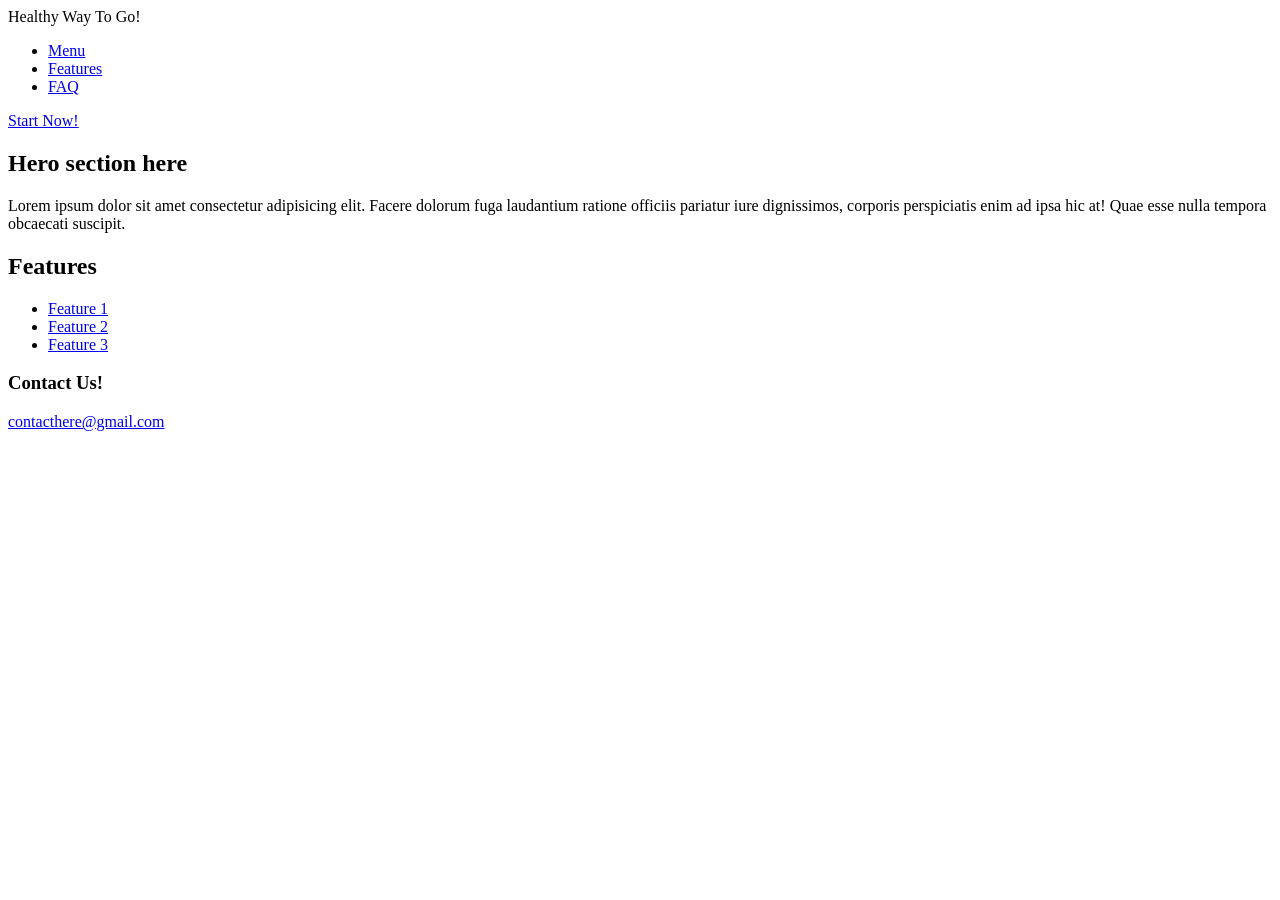
==== index.html @ d8cb967e "Base file" ====
<!DOCTYPE html>
<html lang="en">
<head>
  <meta charset="UTF-8">
  <meta name="viewport" content="width=device-width, initial-scale=1.0">
  <link rel="stylesheet" href="style.css">
  <title>Healthy Way To Go!</title>
</head>
<body>
  <header>
    <div class="logo">Healthy Way To Go!</div>
    <nav>
      <ul>
        <li><a href="unknown">Menu</a></li>
        <li><a href="unknown">Features</a></li>
        <li><a href="unknown">FAQ</a></li>
      </ul>
    </nav>
    <a href="cta" class="btn">Start Now!</a>
  </header>
  <main>
    <section>
      <h1 class="hero">Hero section here</h1>
      <p>Lorem ipsum dolor sit amet consectetur adipisicing elit. Facere dolorum fuga laudantium ratione officiis pariatur iure dignissimos, corporis perspiciatis enim ad ipsa hic at! Quae esse nulla tempora obcaecati suscipit.</p>
    </section>
    <section>
      <h2 class="hero">Features</h2>
      <nav>
        <ul>
          <li><a href="unknown">Feature 1</a></li>
          <li><a href="unknown">Feature 2</a></li>
          <li><a href="unknown">Feature 3</a></li>
        </ul>
      </nav>
    </section>
  </main>
  <footer>
    <h3 class="hero">Contact Us!</h3>
    <a href="contactemail">contacthere@gmail.com</a>
  </footer>
</body>
</html>
---- style.css ----
.box {
    background-color: blue;
    height: 100px;
    width: 100px;
    border: 5px solid black;
}

.container {
    display: flex;
    height: 100vh;
    align-items: center;
    justify-content: center;
}
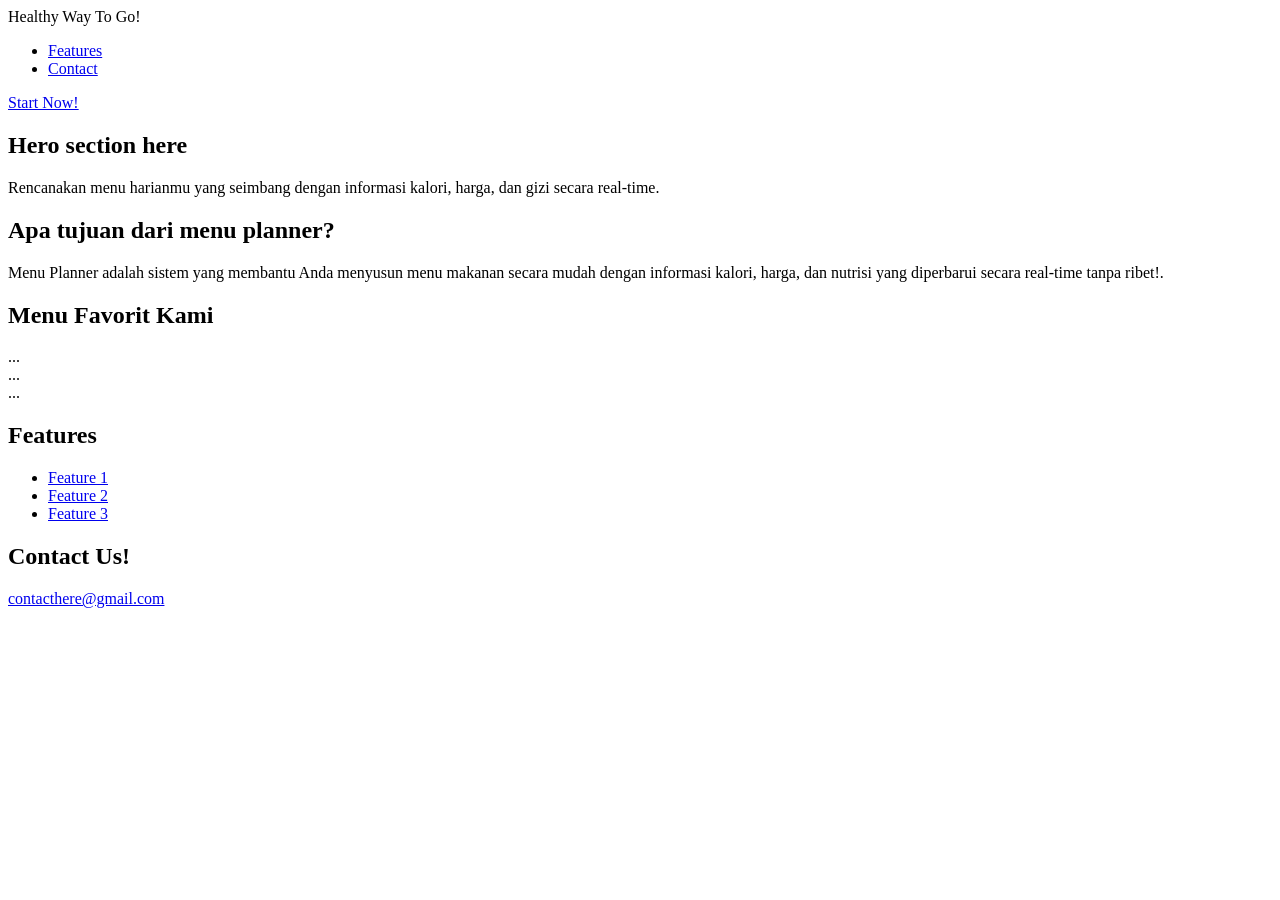
==== commit 852f1a9a: "update" ====
--- a/index.html
+++ b/index.html
@@ -11,20 +11,34 @@
     <div class="logo">Healthy Way To Go!</div>
     <nav>
       <ul>
-        <li><a href="unknown">Menu</a></li>
-        <li><a href="unknown">Features</a></li>
-        <li><a href="unknown">FAQ</a></li>
+        <li><a href="#fitur">Features</a></li>
+        <li><a href="#contact">Contact</a></li>
       </ul>
     </nav>
-    <a href="cta" class="btn">Start Now!</a>
+    <a href="planner.html" class="btn">Start Now!</a>
   </header>
   <main>
+    <section id="hero">
+      <h1>Hero section here</h1>
+      <p>Rencanakan menu harianmu yang seimbang dengan informasi kalori, harga, dan gizi secara real-time.</p>
+    </section>
+
     <section>
-      <h1 class="hero">Hero section here</h1>
-      <p>Lorem ipsum dolor sit amet consectetur adipisicing elit. Facere dolorum fuga laudantium ratione officiis pariatur iure dignissimos, corporis perspiciatis enim ad ipsa hic at! Quae esse nulla tempora obcaecati suscipit.</p>
+      <h2>Apa tujuan dari menu planner?</h2>
+      <p>Menu Planner adalah sistem yang membantu Anda menyusun menu makanan secara mudah dengan informasi kalori, harga, dan nutrisi yang diperbarui secara real-time tanpa ribet!.</p>
     </section>
+    
+    <section id="menu-favorit">
+      <h2>Menu Favorit Kami</h2>
+      <div class="menu-grid">
+        <div class="menu-card">...</div>
+        <div class="menu-card">...</div>
+        <div class="menu-card">...</div>
+      </div>
+    </section>
+
     <section>
-      <h2 class="hero">Features</h2>
+      <h2 id="feature">Features</h2>
       <nav>
         <ul>
           <li><a href="unknown">Feature 1</a></li>
@@ -34,9 +48,11 @@
       </nav>
     </section>
   </main>
-  <footer>
-    <h3 class="hero">Contact Us!</h3>
+
+  <footer id="contact">
+    <h2 class="hero">Contact Us!</h2>
     <a href="contactemail">contacthere@gmail.com</a>
   </footer>
+
 </body>
 </html>
--- a/style.css
+++ b/style.css
@@ -1,13 +1,3 @@
-.box {
-    background-color: blue;
-    height: 100px;
-    width: 100px;
-    border: 5px solid black;
-}
-
-.container {
-    display: flex;
-    height: 100vh;
-    align-items: center;
-    justify-content: center;
+.fitur-card {
+    
 }
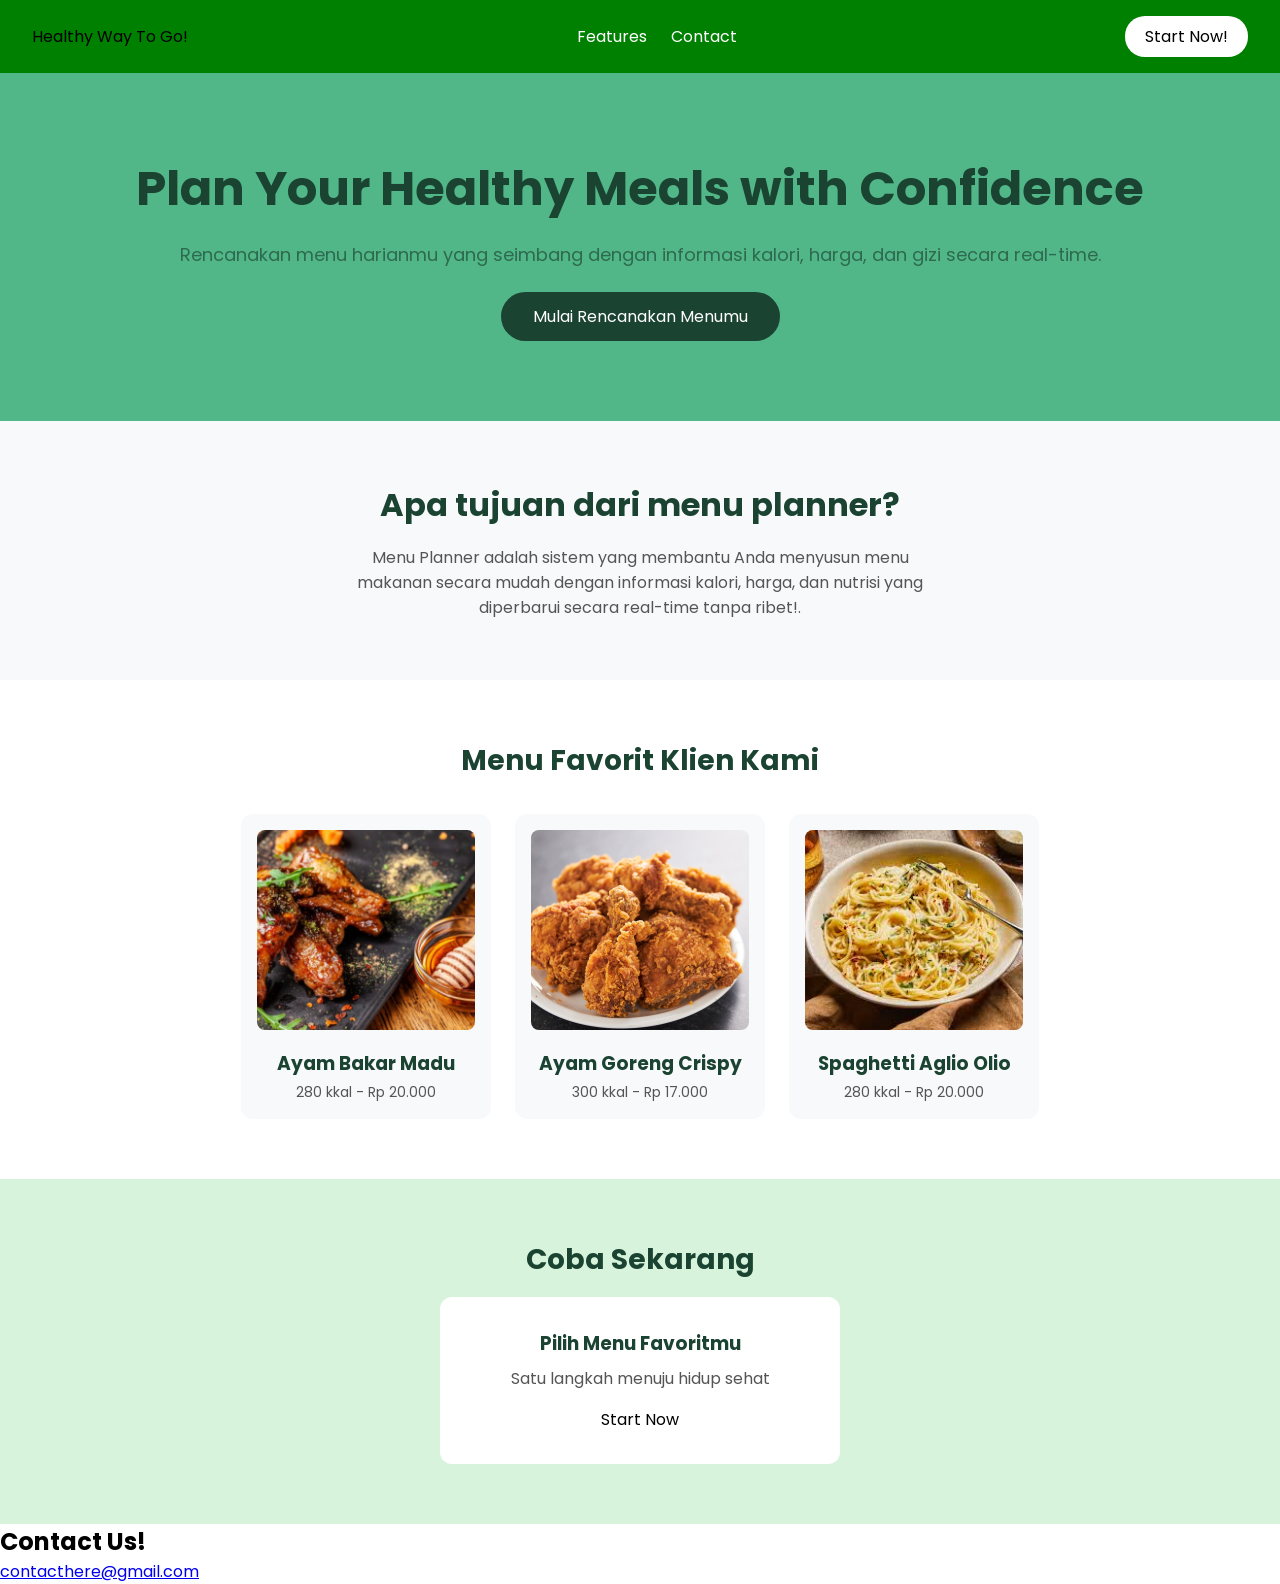
==== commit 0c7e6656: "Updated" ====
--- a/index.html
+++ b/index.html
@@ -3,6 +3,7 @@
 <head>
   <meta charset="UTF-8">
   <meta name="viewport" content="width=device-width, initial-scale=1.0">
+  <link href="https://fonts.googleapis.com/css2?family=Poppins:wght@400;600;700&display=swap" rel="stylesheet">
   <link rel="stylesheet" href="style.css">
   <title>Healthy Way To Go!</title>
 </head>
@@ -11,7 +12,7 @@
     <div class="logo">Healthy Way To Go!</div>
     <nav>
       <ul>
-        <li><a href="#fitur">Features</a></li>
+        <li><a href="#cobasekarang">Features</a></li>
         <li><a href="#contact">Contact</a></li>
       </ul>
     </nav>
@@ -19,40 +20,55 @@
   </header>
   <main>
     <section id="hero">
-      <h1>Hero section here</h1>
+      <h1>Plan Your Healthy Meals with Confidence</h1>
       <p>Rencanakan menu harianmu yang seimbang dengan informasi kalori, harga, dan gizi secara real-time.</p>
+      <a href="planner.html" class="btn btn-hero">Mulai Rencanakan Menumu</a>
     </section>
 
-    <section>
+    <section id="about">
       <h2>Apa tujuan dari menu planner?</h2>
       <p>Menu Planner adalah sistem yang membantu Anda menyusun menu makanan secara mudah dengan informasi kalori, harga, dan nutrisi yang diperbarui secara real-time tanpa ribet!.</p>
     </section>
     
     <section id="menu-favorit">
-      <h2>Menu Favorit Kami</h2>
+
+      <h2>Menu Favorit Klien Kami</h2>
+      
       <div class="menu-grid">
-        <div class="menu-card">...</div>
-        <div class="menu-card">...</div>
-        <div class="menu-card">...</div>
+
+        <div class="menu-card">
+          <img src="imgs/ayambakarmadu.jpg" alt="Ayam Bakar Madu beuuh enak ey">
+          <h3>Ayam Bakar Madu</h3>
+          <p>280 kkal - Rp 20.000</p>
+        </div>
+      
+        <div class="menu-card">
+          <img src="imgs/ayamgorengenak.png" alt="Ayam Goreng Crispy beuuh enak ey">
+            <h3>Ayam Goreng Crispy</h3>
+            <p>300 kkal - Rp 17.000</p>
+        </div>
+        
+        <div class="menu-card">
+          <img src="imgs/spaghetti-aglio-olio.jpg" alt="Spaghetti Aglio Olio beuuh enak ey">
+            <h3>Spaghetti Aglio Olio</h3>
+            <p>280 kkal - Rp 20.000</p>
+        </div>
       </div>
     </section>
 
-    <section>
-      <h2 id="feature">Features</h2>
-      <nav>
-        <ul>
-          <li><a href="unknown">Feature 1</a></li>
-          <li><a href="unknown">Feature 2</a></li>
-          <li><a href="unknown">Feature 3</a></li>
-        </ul>
-      </nav>
+    <section id="cobasekarang">
+      <h2>Coba Sekarang</h2>
+      <div class="fitur-card">
+        <h3>Pilih Menu Favoritmu</h3>
+        <p>Satu langkah menuju hidup sehat</p>
+        <a href="planner.html" class="btn">Start Now</a>
+      </div>
     </section>
   </main>
 
   <footer id="contact">
-    <h2 class="hero">Contact Us!</h2>
-    <a href="contactemail">contacthere@gmail.com</a>
+    <h2>Contact Us!</h2>
+    <a href="mailto:contact@gmail.com">contacthere@gmail.com</a>
   </footer>
-
 </body>
 </html>
--- a/style.css
+++ b/style.css
@@ -1,3 +1,164 @@
+/* Reset default browser margin/padding */
+* {
+    margin: 0;
+    padding: 0;
+    box-sizing: border-box;
+}
+
+body {
+  font-family: 'Poppins', sans-serif;
+}
+
+header {
+    display: flex;
+    justify-content: space-between;
+    align-items: center;
+    /* knp ada dua angka berbeda di padding? angka pertama buat ngatur atas sama bawahnya kalao yang kedua buat kanan sama kirinya */
+    padding: 16px 32px;
+    background-color: green;
+}
+
+nav ul {
+    /* pake list-style buat ngilangin bullet point */
+    list-style: none;
+    display: flex;
+    gap: 24px; 
+}
+
+nav a {
+    text-decoration: none;
+    color: white;
+}
+
+/* button disini */
+.btn {
+    text-decoration: none;
+    background-color: white;
+    color: black;
+    padding: 8px 20px;
+    border-radius: 20px;
+}
+
+.btn-hero {
+  display: inline-block;
+  margin-top: 24px;
+  background-color: #1b4332;
+  color: white;
+  padding: 12px 32px;
+  border-radius: 25px;
+  font-size: 16px;
+}
+
+/* bagian hero */
+#hero {
+    text-align: center;
+    padding: 80px 32px;
+    background-color: #52b788;
+}
+
+#hero h1 {
+    font-size: 48px;
+    margin-bottom: 16px;
+    color: #1b4332;
+}
+
+#hero p {
+    font-size: 18px;
+    color: #2d6a4f;
+}
+
+/* bagian tujuan dari menu planner */
+#about {
+    padding: 60px 32px;
+    text-align: center;
+    background-color: #f8f9fa;
+}
+
+#about h2 {
+    font-size: 32px;
+    color: #1b4332;
+    margin-bottom: 16px;
+}
+
+#about p {
+    font-size: 16px;
+    color: #555;
+    max-width: 600px;
+    margin: 0 auto;
+}
+
+/* bagian menu faborit */
+#menu-favorit {
+    padding: 60px 32px;
+    text-align: center;
+    background-color: #ffff;
+}
+
+#menu-favorit h2 {
+    font-size: 28px;
+    color: #1b4332;
+    margin-bottom: 32px;
+}
+
+.menu-grid {
+    display: flex;
+    gap: 24px;
+    justify-content: center;
+}
+
+.menu-card {
+    background-color: #f8f9fa;
+    border-radius: 12px;
+    padding: 16px;
+    width: 250px;
+}
+
+.menu-card img {
+    width: 100%;
+    height: 200px;
+    object-fit: cover;
+    border-radius: 8px;
+}
+
+.menu-card h3 {
+    margin-top: 12px;
+    color: #1b4332;
+}
+
+.menu-card p {
+    color: #555;
+    font-size: 14px;
+    margin-top: 4px;
+}
+
+/* bagian coba sekarang */
+
+#cobasekarang {
+    padding: 60px 32px;
+    text-align: center;
+    background-color: #d8f3dc;
+}
+
+#cobasekarang h2 {
+    font-size: 28px;
+    color: #1b4332;
+    margin-bottom: 16px;
+}
+
 .fitur-card {
-    
+    background-color: white;
+    border-radius: 12px;
+    padding: 32px;
+    max-width: 400px;
+    margin: 0 auto;
+}
+
+.fitur-card h3 {
+    color: #1b4332;
+    margin-bottom: 8px;
+}
+
+.fitur-card p {
+    color: #555;
+    margin-bottom: 16px;
 }
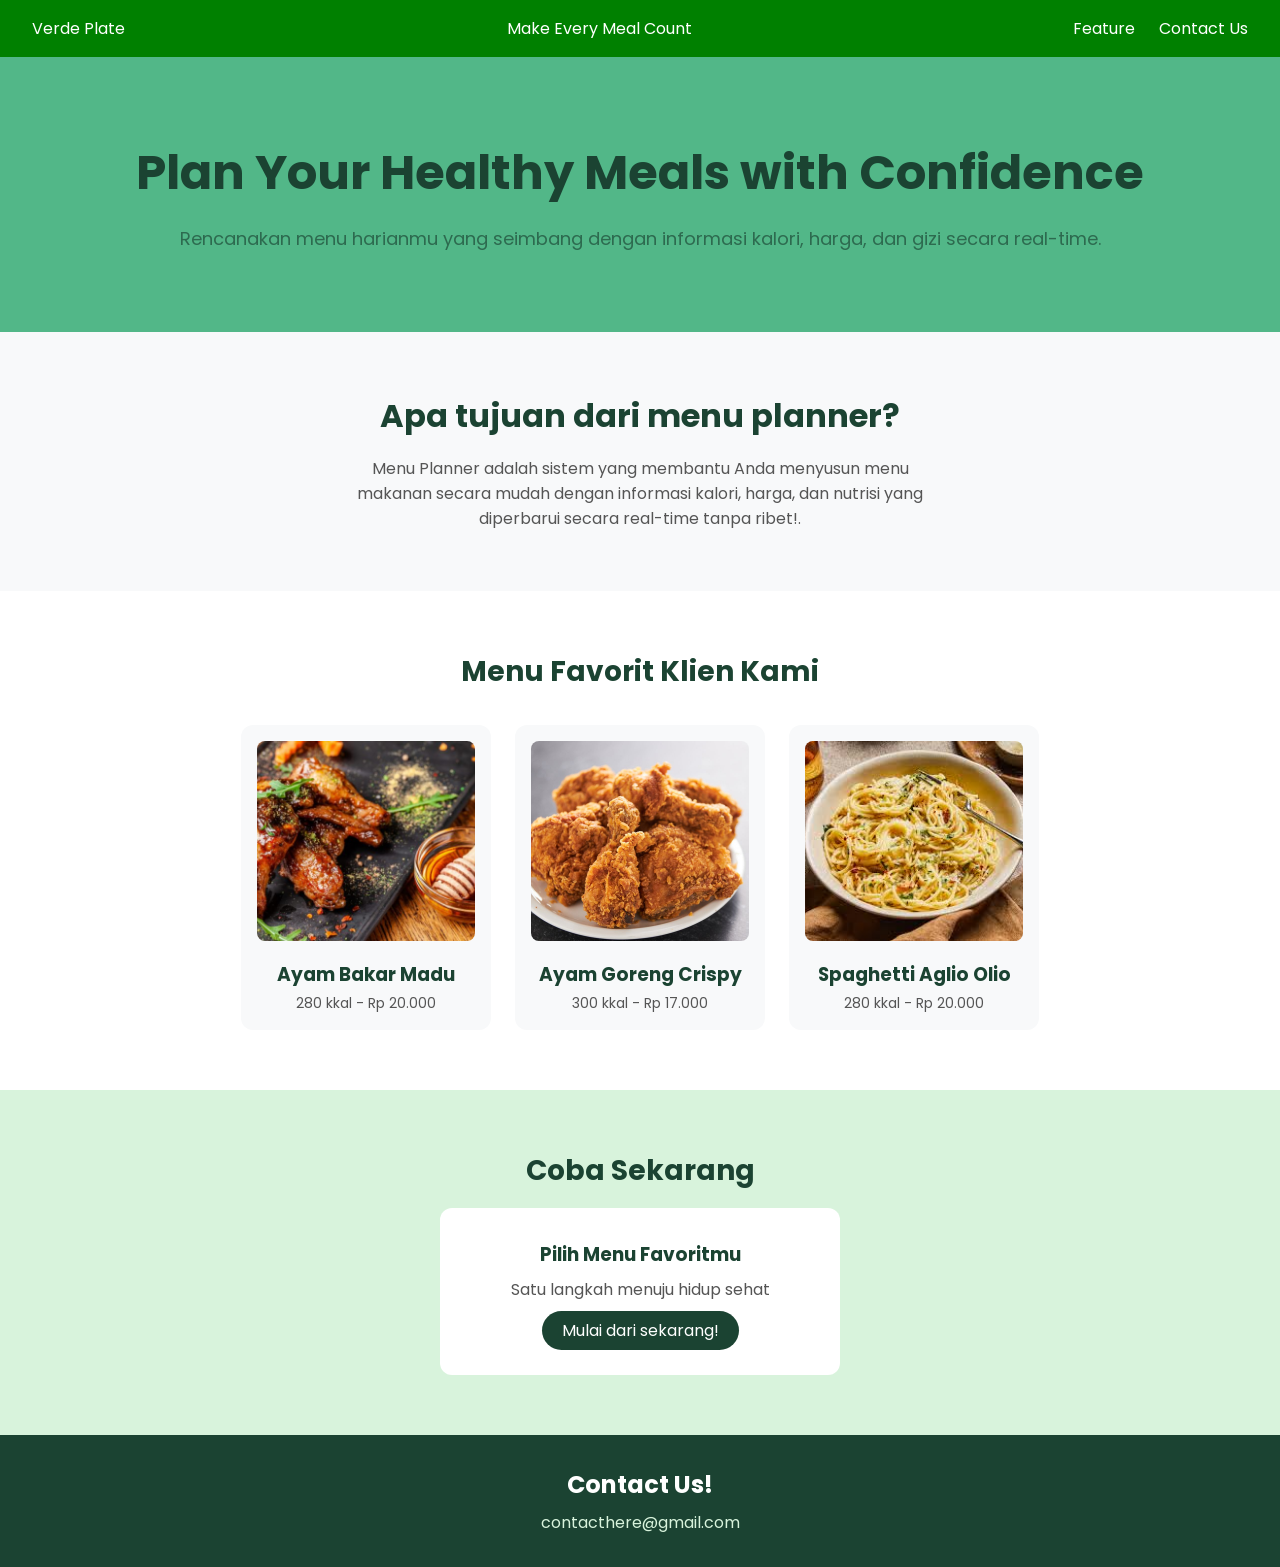
==== commit 09a197f0: "Change the title to Verde plate, adding a hamburger js" ====
--- a/index.html
+++ b/index.html
@@ -5,24 +5,28 @@
   <meta name="viewport" content="width=device-width, initial-scale=1.0">
   <link href="https://fonts.googleapis.com/css2?family=Poppins:wght@400;600;700&display=swap" rel="stylesheet">
   <link rel="stylesheet" href="style.css">
-  <title>Healthy Way To Go!</title>
+  <title>Verde Plate</title>
 </head>
 <body>
   <header>
-    <div class="logo">Healthy Way To Go!</div>
+    <div class="logo">Verde Plate</div>
+    <div id="quote">Make Every Meal Count</div>
+    
     <nav>
       <ul>
-        <li><a href="#cobasekarang">Features</a></li>
-        <li><a href="#contact">Contact</a></li>
+        <li><a href="#cobasekarang">Feature</a></li>
+        <!-- <li><a href="#about">About</a></li> -->
+        <li><a href="#contact">Contact Us</a></li>
       </ul>
     </nav>
-    <a href="planner.html" class="btn">Start Now!</a>
+    <button class="hamburger" id="hamburger">☰</button>
+    <!-- <a href="planner.html" class="btn">Start Now!</a> -->
   </header>
   <main>
     <section id="hero">
       <h1>Plan Your Healthy Meals with Confidence</h1>
       <p>Rencanakan menu harianmu yang seimbang dengan informasi kalori, harga, dan gizi secara real-time.</p>
-      <a href="planner.html" class="btn btn-hero">Mulai Rencanakan Menumu</a>
+      <!-- <a href="planner.html" class="btn btn-hero">Mulai Rencanakan Menumu</a> -->
     </section>
 
     <section id="about">
@@ -61,7 +65,7 @@
       <div class="fitur-card">
         <h3>Pilih Menu Favoritmu</h3>
         <p>Satu langkah menuju hidup sehat</p>
-        <a href="planner.html" class="btn">Start Now</a>
+        <a href="planner.html" class="btn">Mulai dari sekarang!</a>
       </div>
     </section>
   </main>
@@ -70,5 +74,6 @@
     <h2>Contact Us!</h2>
     <a href="mailto:contact@gmail.com">contacthere@gmail.com</a>
   </footer>
+  <script src = "hamburger.js"></script>
 </body>
 </html>
--- a/style.css
+++ b/style.css
@@ -1,8 +1,49 @@
 /* Reset default browser margin/padding */
+@media (max-width: 768px) {
+    header {
+        flex-direction: column;
+        gap: 12px;
+    }
+
+    .menu-grid {
+        flex-direction: column;
+        align-items: center;
+    }
+
+    .menu-card {
+        width: 100%;
+        max-width: 350px;
+    }
+
+    .hamburger {
+        display: block;
+        background: none;
+        border: none;
+        color: white;
+        font-size: 24px;
+        cursor: pointer;
+    }
+
+    nav ul {
+        display: none;
+        flex-direction: column;
+        gap: 12px;
+        text-align: center;
+    }
+
+    nav ul.active {
+        display: flex;
+    }
+}
+
 * {
     margin: 0;
     padding: 0;
     box-sizing: border-box;
+}
+
+.hamburger {
+    display: none;
 }
 
 body {
@@ -16,6 +57,15 @@
     /* knp ada dua angka berbeda di padding? angka pertama buat ngatur atas sama bawahnya kalao yang kedua buat kanan sama kirinya */
     padding: 16px 32px;
     background-color: green;
+}
+
+#quote {
+    color: white;
+}
+
+.logo {
+    color: white;
+    font-size: 16px;
 }
 
 nav ul {
@@ -161,4 +211,27 @@
 .fitur-card p {
     color: #555;
     margin-bottom: 16px;
+}
+
+.fitur-card a {
+    background-color: #1b4332;
+    color: white;
+}
+
+/* bagian footer */
+
+footer {
+    padding: 32px;
+    text-align: center;
+    background-color: #1b4332;
+    color: white;
+}
+
+footer h2 {
+    margin-bottom: 8px;
+}
+
+footer a {
+    color: #d8f3dc;
+    text-decoration: none;
 }
